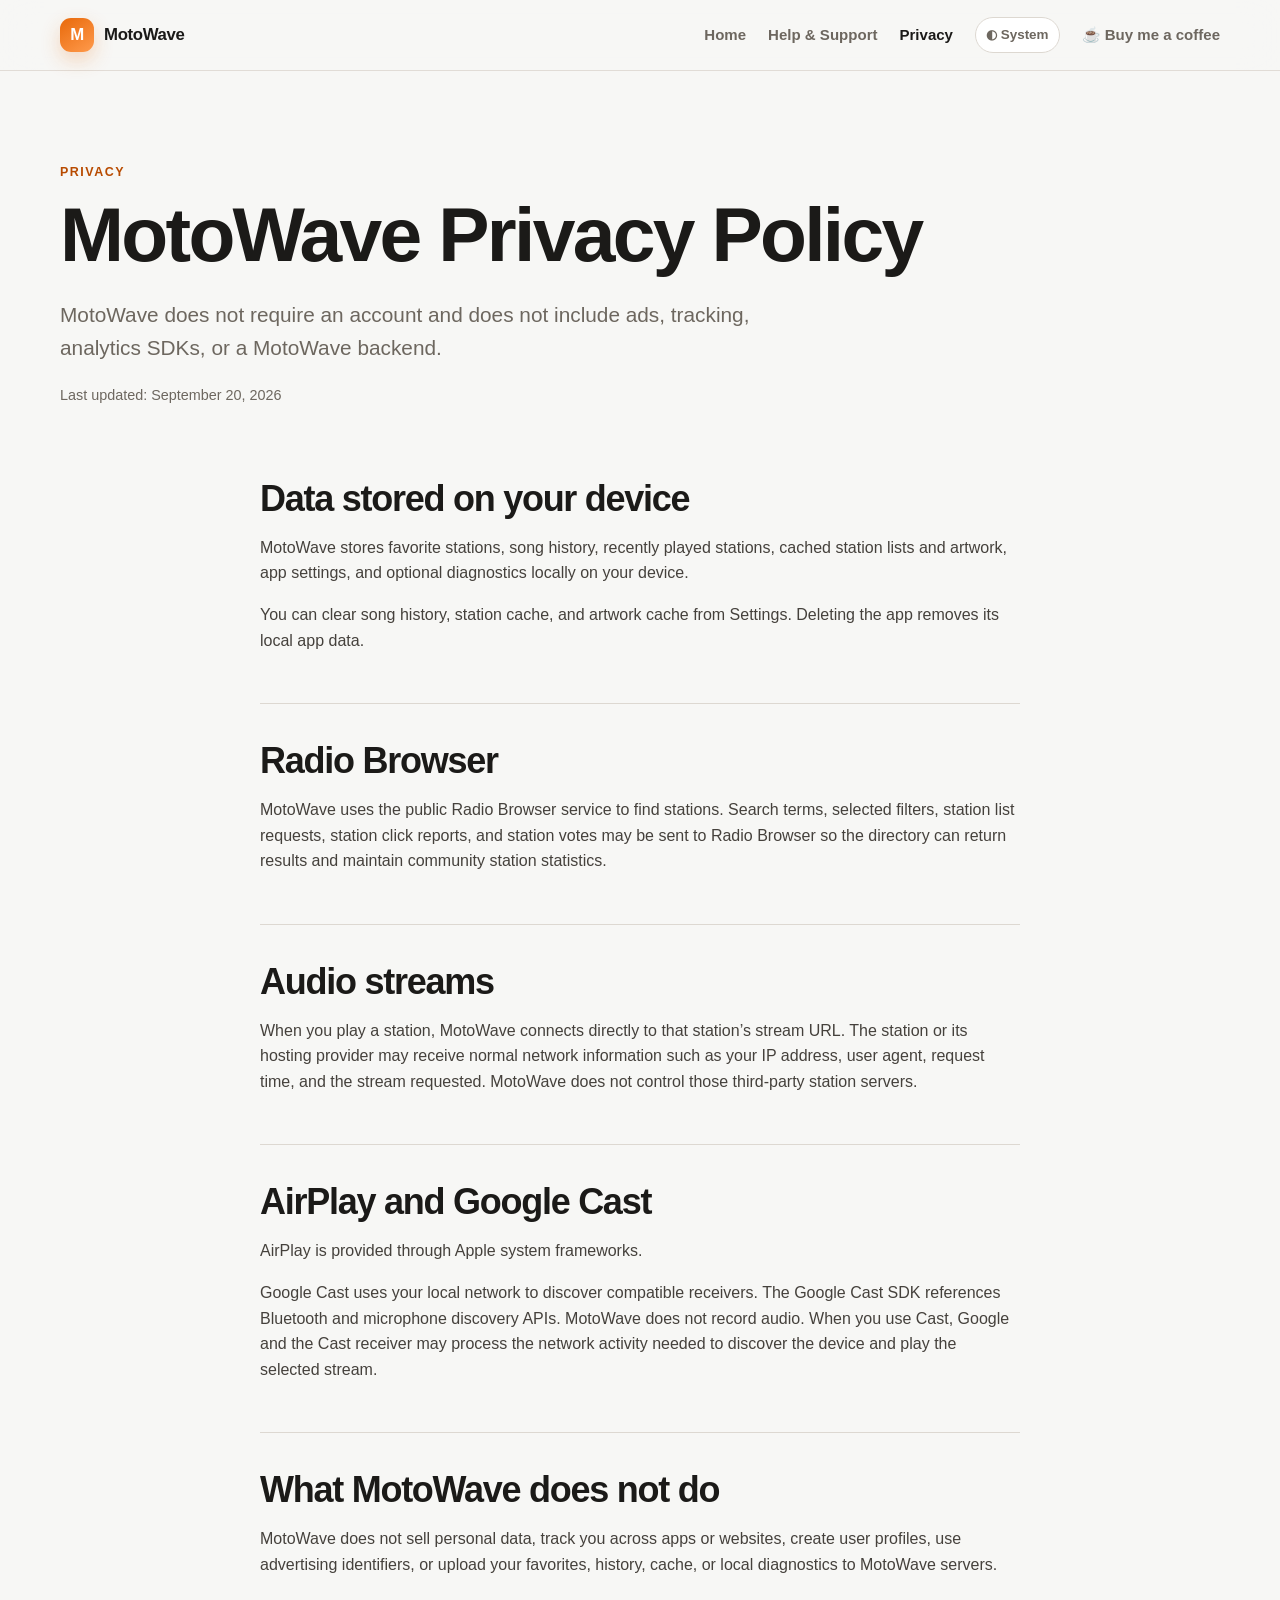
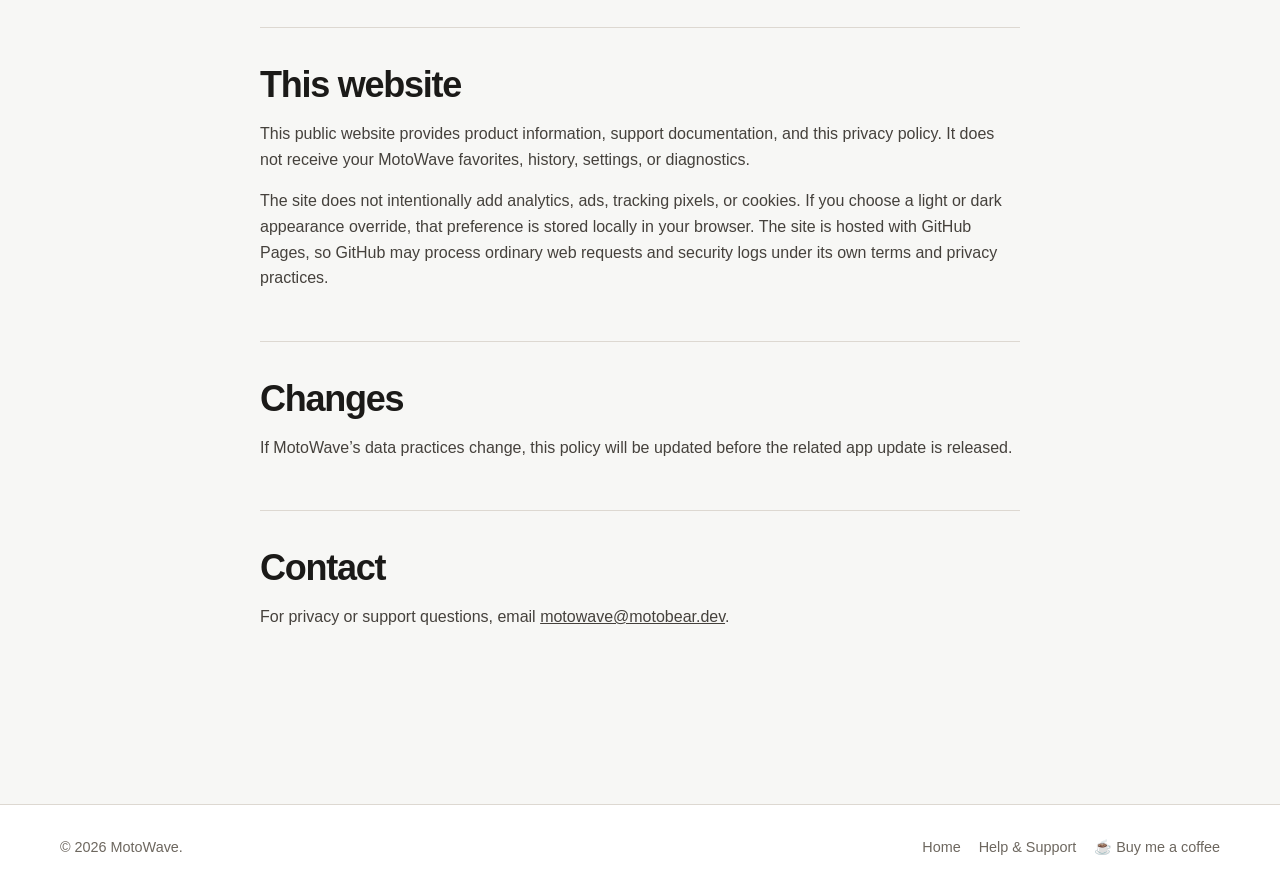
==== privacy/index.html @ 4d19ed8d "Build initial MotoWave site" ====
<!doctype html>
<html lang="en">
<head>
  <meta charset="utf-8">
  <meta name="viewport" content="width=device-width, initial-scale=1">
  <meta name="description" content="MotoWave privacy policy. No account, advertising, tracking, analytics SDK, or MotoWave backend.">
  <meta name="theme-color" content="#f7f7f5">
  <title>Privacy Policy — MotoWave</title>
  <script>
    (() => {
      try {
        const theme = localStorage.getItem("motowave-theme");
        if (theme === "light" || theme === "dark") document.documentElement.dataset.theme = theme;
      } catch {}
    })();
  </script>
  <link rel="stylesheet" href="../assets/site.css">
  <script defer src="../assets/theme.js"></script>
</head>
<body>
  <a class="skip-link" href="#main">Skip to content</a>
  <header class="site-header">
    <div class="shell nav-wrap">
      <a class="brand" href="../" aria-label="MotoWave home"><span class="brand-mark" aria-hidden="true">M</span><span>MotoWave</span></a>
      <nav class="nav" aria-label="Primary navigation">
        <a href="../">Home</a>
        <a href="../support/">Help &amp; Support</a>
        <a href="./" aria-current="page">Privacy</a>
        <button class="theme-toggle" type="button" aria-label="Theme: System. Switch to light theme.">◐ System</button>
        <a href="https://buymeacoffee.com/motobear" target="_blank" rel="noopener noreferrer">☕ Buy me a coffee</a>
      </nav>
    </div>
  </header>

  <main id="main" class="docs-main">
    <section class="docs-hero shell">
      <p class="eyebrow">Privacy</p>
      <h1>MotoWave Privacy Policy</h1>
      <p class="lede">MotoWave does not require an account and does not include ads, tracking, analytics SDKs, or a MotoWave backend.</p>
      <p class="updated">Last updated: September 20, 2026</p>
    </section>

    <article class="policy shell narrow">
      <section>
        <h2>Data stored on your device</h2>
        <p>MotoWave stores favorite stations, song history, recently played stations, cached station lists and artwork, app settings, and optional diagnostics locally on your device.</p>
        <p>You can clear song history, station cache, and artwork cache from Settings. Deleting the app removes its local app data.</p>
      </section>

      <section>
        <h2>Radio Browser</h2>
        <p>MotoWave uses the public Radio Browser service to find stations. Search terms, selected filters, station list requests, station click reports, and station votes may be sent to Radio Browser so the directory can return results and maintain community station statistics.</p>
      </section>

      <section>
        <h2>Audio streams</h2>
        <p>When you play a station, MotoWave connects directly to that station’s stream URL. The station or its hosting provider may receive normal network information such as your IP address, user agent, request time, and the stream requested. MotoWave does not control those third-party station servers.</p>
      </section>

      <section>
        <h2>AirPlay and Google Cast</h2>
        <p>AirPlay is provided through Apple system frameworks.</p>
        <p>Google Cast uses your local network to discover compatible receivers. The Google Cast SDK references Bluetooth and microphone discovery APIs. MotoWave does not record audio. When you use Cast, Google and the Cast receiver may process the network activity needed to discover the device and play the selected stream.</p>
      </section>

      <section>
        <h2>What MotoWave does not do</h2>
        <p>MotoWave does not sell personal data, track you across apps or websites, create user profiles, use advertising identifiers, or upload your favorites, history, cache, or local diagnostics to MotoWave servers.</p>
      </section>

      <section>
        <h2>This website</h2>
        <p>This public website provides product information, support documentation, and this privacy policy. It does not receive your MotoWave favorites, history, settings, or diagnostics.</p>
        <p>The site does not intentionally add analytics, ads, tracking pixels, or cookies. If you choose a light or dark appearance override, that preference is stored locally in your browser. The site is hosted with GitHub Pages, so GitHub may process ordinary web requests and security logs under its own terms and privacy practices.</p>
      </section>

      <section>
        <h2>Changes</h2>
        <p>If MotoWave’s data practices change, this policy will be updated before the related app update is released.</p>
      </section>

      <section>
        <h2>Contact</h2>
        <p>For privacy or support questions, email <a href="mailto:motowave@motobear.dev">motowave@motobear.dev</a>.</p>
      </section>
    </article>
  </main>

  <footer class="site-footer">
    <div class="shell footer-wrap">
      <p>© 2026 MotoWave.</p>
      <nav aria-label="Footer navigation">
        <a href="../">Home</a>
        <a href="../support/">Help &amp; Support</a>
        <a href="https://buymeacoffee.com/motobear" target="_blank" rel="noopener noreferrer">☕ Buy me a coffee</a>
      </nav>
    </div>
  </footer>
</body>
</html>
---- assets/site.css ----
:root {
  color-scheme: light dark;
  --bg: #f7f7f5;
  --surface: #ffffff;
  --surface-soft: #f1f0ed;
  --text: #1b1a18;
  --body-text: #45413c;
  --muted: #6d675f;
  --line: #ddd8d1;
  --accent: #e8690a;
  --accent-strong: #b84b00;
  --accent-soft: #fff0e4;
  --header-bg: rgba(247, 247, 245, 0.9);
  --header-border: rgba(221, 216, 209, 0.85);
  --button-primary-text: #ffffff;
  --button-primary-hover: #38332e;
  --button-secondary-hover: #fcfbf9;
  --button-secondary-hover-line: #c9c1b8;
  --section-soft-end: #f6f4f1;
  --note-border: #f2c8a7;
  --note-text: #8a3d08;
  --screenshot-border: rgba(221, 216, 209, 0.9);
  --focus-ring: rgba(232, 105, 10, 0.45);
  --shadow: 0 18px 50px rgba(40, 31, 24, 0.12);
  --radius-lg: 28px;
  --radius-md: 18px;
  --radius-sm: 12px;
  --shell: 1160px;
}

:root[data-theme="light"] { color-scheme: light; }

:root[data-theme="dark"] {
  color-scheme: dark;
  --bg: #141414;
  --surface: #202020;
  --surface-soft: #181818;
  --text: #f2f1ef;
  --body-text: #d0ccc6;
  --muted: #aaa49c;
  --line: #34312e;
  --accent: #e8690a;
  --accent-strong: #ff9a4c;
  --accent-soft: #382416;
  --header-bg: rgba(20, 20, 20, 0.9);
  --header-border: rgba(52, 49, 46, 0.9);
  --button-primary-text: #151515;
  --button-primary-hover: #e2ddd7;
  --button-secondary-hover: #292725;
  --button-secondary-hover-line: #49443f;
  --section-soft-end: #202020;
  --note-border: #694325;
  --note-text: #ffc18f;
  --screenshot-border: rgba(73, 68, 63, 0.9);
  --focus-ring: rgba(255, 154, 76, 0.55);
  --shadow: 0 18px 50px rgba(0, 0, 0, 0.38);
}

@media (prefers-color-scheme: dark) {
  :root:not([data-theme]) {
    color-scheme: dark;
    --bg: #141414;
    --surface: #202020;
    --surface-soft: #181818;
    --text: #f2f1ef;
    --body-text: #d0ccc6;
    --muted: #aaa49c;
    --line: #34312e;
    --accent: #e8690a;
    --accent-strong: #ff9a4c;
    --accent-soft: #382416;
    --header-bg: rgba(20, 20, 20, 0.9);
    --header-border: rgba(52, 49, 46, 0.9);
    --button-primary-text: #151515;
    --button-primary-hover: #e2ddd7;
    --button-secondary-hover: #292725;
    --button-secondary-hover-line: #49443f;
    --section-soft-end: #202020;
    --note-border: #694325;
    --note-text: #ffc18f;
    --screenshot-border: rgba(73, 68, 63, 0.9);
    --focus-ring: rgba(255, 154, 76, 0.55);
    --shadow: 0 18px 50px rgba(0, 0, 0, 0.38);
  }
}

* { box-sizing: border-box; }
html { scroll-behavior: smooth; }
body {
  margin: 0;
  background: var(--bg);
  color: var(--text);
  font-family: -apple-system, BlinkMacSystemFont, "SF Pro Text", "Segoe UI", sans-serif;
  line-height: 1.6;
  -webkit-font-smoothing: antialiased;
}
img { display: block; max-width: 100%; }
a { color: inherit; }
button, a { -webkit-tap-highlight-color: transparent; }
:focus-visible {
  outline: 3px solid var(--focus-ring);
  outline-offset: 4px;
  border-radius: 6px;
}

.skip-link {
  position: fixed;
  left: 16px;
  top: 12px;
  z-index: 100;
  transform: translateY(-180%);
  background: var(--text);
  color: var(--button-primary-text);
  padding: 10px 14px;
  border-radius: 10px;
  text-decoration: none;
}
.skip-link:focus { transform: translateY(0); }

.shell { width: min(calc(100% - 40px), var(--shell)); margin-inline: auto; }
.narrow { max-width: 760px; }

.site-header {
  position: sticky;
  top: 0;
  z-index: 20;
  background: var(--header-bg);
  backdrop-filter: blur(18px);
  border-bottom: 1px solid var(--header-border);
}
.nav-wrap {
  min-height: 70px;
  display: flex;
  align-items: center;
  justify-content: space-between;
  gap: 24px;
}
.brand {
  display: inline-flex;
  align-items: center;
  gap: 10px;
  font-weight: 760;
  font-size: 1.05rem;
  text-decoration: none;
  letter-spacing: -0.02em;
}
.brand-mark {
  display: grid;
  place-items: center;
  width: 34px;
  height: 34px;
  border-radius: 11px;
  background: linear-gradient(145deg, var(--accent), #ff9a4c);
  color: white;
  box-shadow: 0 8px 20px rgba(232, 105, 10, 0.24);
}
.nav {
  display: flex;
  align-items: center;
  gap: 22px;
  font-size: 0.94rem;
}
.nav a {
  text-decoration: none;
  color: var(--muted);
  font-weight: 600;
}
.nav a:hover,
.nav a[aria-current="page"] { color: var(--text); }

.theme-toggle {
  appearance: none;
  min-height: 36px;
  padding: 6px 10px;
  border: 1px solid var(--line);
  border-radius: 999px;
  background: var(--surface);
  color: var(--muted);
  font: inherit;
  font-size: 0.84rem;
  font-weight: 650;
  line-height: 1;
  cursor: pointer;
}
.theme-toggle:hover {
  color: var(--text);
  background: var(--button-secondary-hover);
  border-color: var(--button-secondary-hover-line);
}

.hero {
  display: grid;
  grid-template-columns: minmax(0, 1.08fr) minmax(300px, 0.72fr);
  gap: clamp(38px, 7vw, 90px);
  align-items: center;
  padding-top: clamp(64px, 9vw, 116px);
  padding-bottom: clamp(70px, 10vw, 124px);
}
.hero-copy { max-width: 700px; }
.eyebrow {
  margin: 0 0 10px;
  color: var(--accent-strong);
  font-size: 0.78rem;
  font-weight: 800;
  letter-spacing: 0.12em;
  text-transform: uppercase;
}
h1, h2, h3 {
  margin-top: 0;
  line-height: 1.08;
  letter-spacing: -0.035em;
}
h1 {
  margin-bottom: 22px;
  font-size: clamp(2.8rem, 6.5vw, 5.7rem);
  max-width: 13ch;
}
h2 { font-size: clamp(2rem, 4vw, 3.4rem); }
h3 { font-size: 1.2rem; }
.lede {
  max-width: 62ch;
  margin: 0;
  color: var(--muted);
  font-size: clamp(1.08rem, 2vw, 1.3rem);
}
.cta-row {
  display: flex;
  flex-wrap: wrap;
  gap: 12px;
  margin-top: 30px;
}
.button {
  display: inline-flex;
  align-items: center;
  justify-content: center;
  min-height: 48px;
  padding: 11px 18px;
  border: 1px solid transparent;
  border-radius: 14px;
  text-decoration: none;
  font-weight: 750;
}
.button-primary {
  background: var(--text);
  color: var(--button-primary-text);
  box-shadow: 0 10px 26px rgba(40, 31, 24, 0.15);
}
.button-primary:hover { background: var(--button-primary-hover); }
.button-secondary {
  background: var(--surface);
  border-color: var(--line);
  color: var(--text);
}
.button-secondary:hover {
  background: var(--button-secondary-hover);
  border-color: var(--button-secondary-hover-line);
}

.hero-device {
  position: relative;
  max-width: 360px;
  justify-self: center;
}
.hero-device::before {
  content: "";
  position: absolute;
  inset: 8% -16% 3%;
  z-index: -1;
  border-radius: 50%;
  background: radial-gradient(circle at 50% 45%, rgba(232, 105, 10, 0.22), rgba(232, 105, 10, 0) 68%);
  filter: blur(8px);
}
.hero-device img {
  width: 100%;
  border-radius: 34px;
  box-shadow: var(--shadow);
}

.section { padding-block: clamp(64px, 9vw, 108px); }
.section-soft {
  background: linear-gradient(180deg, var(--surface-soft), var(--section-soft-end));
  border-block: 1px solid var(--line);
}
.section-heading { max-width: 760px; margin-bottom: 40px; }
.section-heading.compact { margin-bottom: 28px; }
.section-heading h2 { margin-bottom: 14px; }
.section-heading p:not(.eyebrow) { color: var(--muted); margin: 0; font-size: 1.08rem; }

.feature-grid {
  display: grid;
  grid-template-columns: repeat(2, minmax(0, 1fr));
  gap: 16px;
}
.feature-card {
  min-height: 215px;
  padding: 26px;
  background: var(--surface);
  border: 1px solid var(--line);
  border-radius: var(--radius-md);
}
.feature-card h3 { margin: 20px 0 10px; }
.feature-card p { margin: 0; color: var(--muted); }
.feature-number {
  display: inline-flex;
  color: var(--accent-strong);
  font-size: 0.8rem;
  font-weight: 800;
  letter-spacing: 0.08em;
}

.split {
  display: grid;
  grid-template-columns: minmax(0, 1fr) minmax(0, 0.85fr);
  gap: clamp(32px, 8vw, 100px);
  align-items: start;
}
.split h2 { margin-bottom: 0; max-width: 13ch; }
.prose-short { color: var(--muted); font-size: 1.05rem; }
.prose-short h3 { color: var(--text); margin: 28px 0 8px; }
.prose-short h3:first-child { margin-top: 0; }
.prose-short p { margin-top: 0; }

.screenshot-grid {
  display: grid;
  grid-template-columns: repeat(5, minmax(190px, 1fr));
  gap: 18px;
  overflow-x: auto;
  padding: 8px 4px 28px;
  scroll-snap-type: x proximity;
}
.screenshot-grid figure {
  margin: 0;
  min-width: 210px;
  scroll-snap-align: start;
}
.screenshot-grid img {
  width: 100%;
  border-radius: 26px;
  border: 1px solid var(--screenshot-border);
  box-shadow: 0 16px 38px rgba(40, 31, 24, 0.12);
}

.callout {
  display: flex;
  align-items: center;
  justify-content: space-between;
  gap: 28px;
  padding: clamp(28px, 5vw, 50px);
  background: var(--surface);
  border: 1px solid var(--line);
  border-radius: var(--radius-lg);
}
.callout h2 { margin-bottom: 10px; font-size: clamp(1.8rem, 4vw, 3rem); }
.callout p:not(.eyebrow) { max-width: 58ch; margin: 0; color: var(--muted); }
.callout .button { flex: 0 0 auto; }

.docs-main { padding-bottom: 80px; }
.docs-hero {
  padding-top: clamp(58px, 8vw, 92px);
  padding-bottom: 48px;
}
.docs-hero h1 { max-width: none; font-size: clamp(2.6rem, 6vw, 4.8rem); }
.updated { margin-top: 20px; color: var(--muted); font-size: 0.9rem; }

.docs-layout {
  display: grid;
  grid-template-columns: 220px minmax(0, 760px);
  gap: clamp(42px, 7vw, 92px);
  align-items: start;
}
.docs-toc {
  position: sticky;
  top: 96px;
  display: grid;
  gap: 8px;
  padding: 16px 0;
}
.docs-toc strong { margin-bottom: 4px; font-size: 0.88rem; }
.docs-toc a {
  color: var(--muted);
  font-size: 0.9rem;
  text-decoration: none;
}
.docs-toc a:hover { color: var(--accent-strong); }

.docs-content section,
.policy section {
  padding-block: 10px 34px;
  scroll-margin-top: 96px;
}
.docs-content section + section,
.policy section + section {
  border-top: 1px solid var(--line);
  padding-top: 38px;
}
.docs-content h2,
.policy h2 {
  font-size: clamp(1.6rem, 3vw, 2.25rem);
  margin-bottom: 16px;
}
.docs-content h3 { margin: 26px 0 8px; font-size: 1.06rem; letter-spacing: -0.015em; }
.docs-content p,
.docs-content li,
.policy p,
.policy li { color: var(--body-text); }
.docs-content ul,
.docs-content ol,
.policy ul { padding-left: 1.25rem; }
.docs-content li + li,
.policy li + li { margin-top: 8px; }

.note {
  margin: 22px 0 6px;
  padding: 16px 18px;
  background: var(--accent-soft);
  border: 1px solid var(--note-border);
  border-radius: var(--radius-sm);
  color: var(--note-text);
}
.policy { padding-bottom: 44px; }

.site-footer {
  border-top: 1px solid var(--line);
  background: var(--surface);
}
.footer-wrap {
  min-height: 86px;
  display: flex;
  align-items: center;
  justify-content: space-between;
  gap: 20px;
  color: var(--muted);
  font-size: 0.9rem;
}
.footer-wrap p { margin: 0; }
.footer-wrap nav { display: flex; flex-wrap: wrap; gap: 18px; }
.footer-wrap a { text-decoration: none; }
.footer-wrap a:hover { color: var(--text); }

.error-page {
  min-height: 100vh;
  display: grid;
  place-items: center;
  padding: 40px 20px;
}
.error-card {
  width: min(100%, 620px);
  padding: 40px;
  text-align: center;
  background: var(--surface);
  border: 1px solid var(--line);
  border-radius: var(--radius-lg);
  box-shadow: var(--shadow);
}
.error-card h1 { max-width: none; font-size: clamp(3rem, 8vw, 6rem); margin-bottom: 10px; }
.error-card p { color: var(--muted); margin-bottom: 24px; }
.error-theme-toggle { margin-top: 14px; }

@media (max-width: 900px) {
  .hero { grid-template-columns: 1fr; }
  .hero-device { max-width: 310px; }
  .split { grid-template-columns: 1fr; }
  .split h2 { max-width: 18ch; }
  .docs-layout { grid-template-columns: 1fr; }
  .docs-toc {
    position: static;
    grid-template-columns: repeat(2, minmax(0, 1fr));
    padding: 18px;
    background: var(--surface);
    border: 1px solid var(--line);
    border-radius: var(--radius-md);
  }
  .docs-toc strong { grid-column: 1 / -1; }
}

@media (max-width: 680px) {
  .shell { width: min(calc(100% - 28px), var(--shell)); }
  .site-header { position: static; }
  .nav-wrap { min-height: auto; padding-block: 15px; align-items: flex-start; }
  .nav { gap: 12px 16px; flex-wrap: wrap; justify-content: flex-end; font-size: 0.86rem; }
  .hero { padding-top: 52px; }
  h1 { font-size: clamp(2.65rem, 13vw, 4rem); }
  .feature-grid { grid-template-columns: 1fr; }
  .feature-card { min-height: 0; }
  .callout { align-items: flex-start; flex-direction: column; }
  .callout .button { width: 100%; }
  .docs-toc { grid-template-columns: 1fr; }
  .footer-wrap { align-items: flex-start; flex-direction: column; justify-content: center; padding-block: 24px; }
}

@media (prefers-reduced-motion: reduce) {
  html { scroll-behavior: auto; }
  *, *::before, *::after {
    animation-duration: 0.01ms !important;
    animation-iteration-count: 1 !important;
    transition-duration: 0.01ms !important;
  }
}
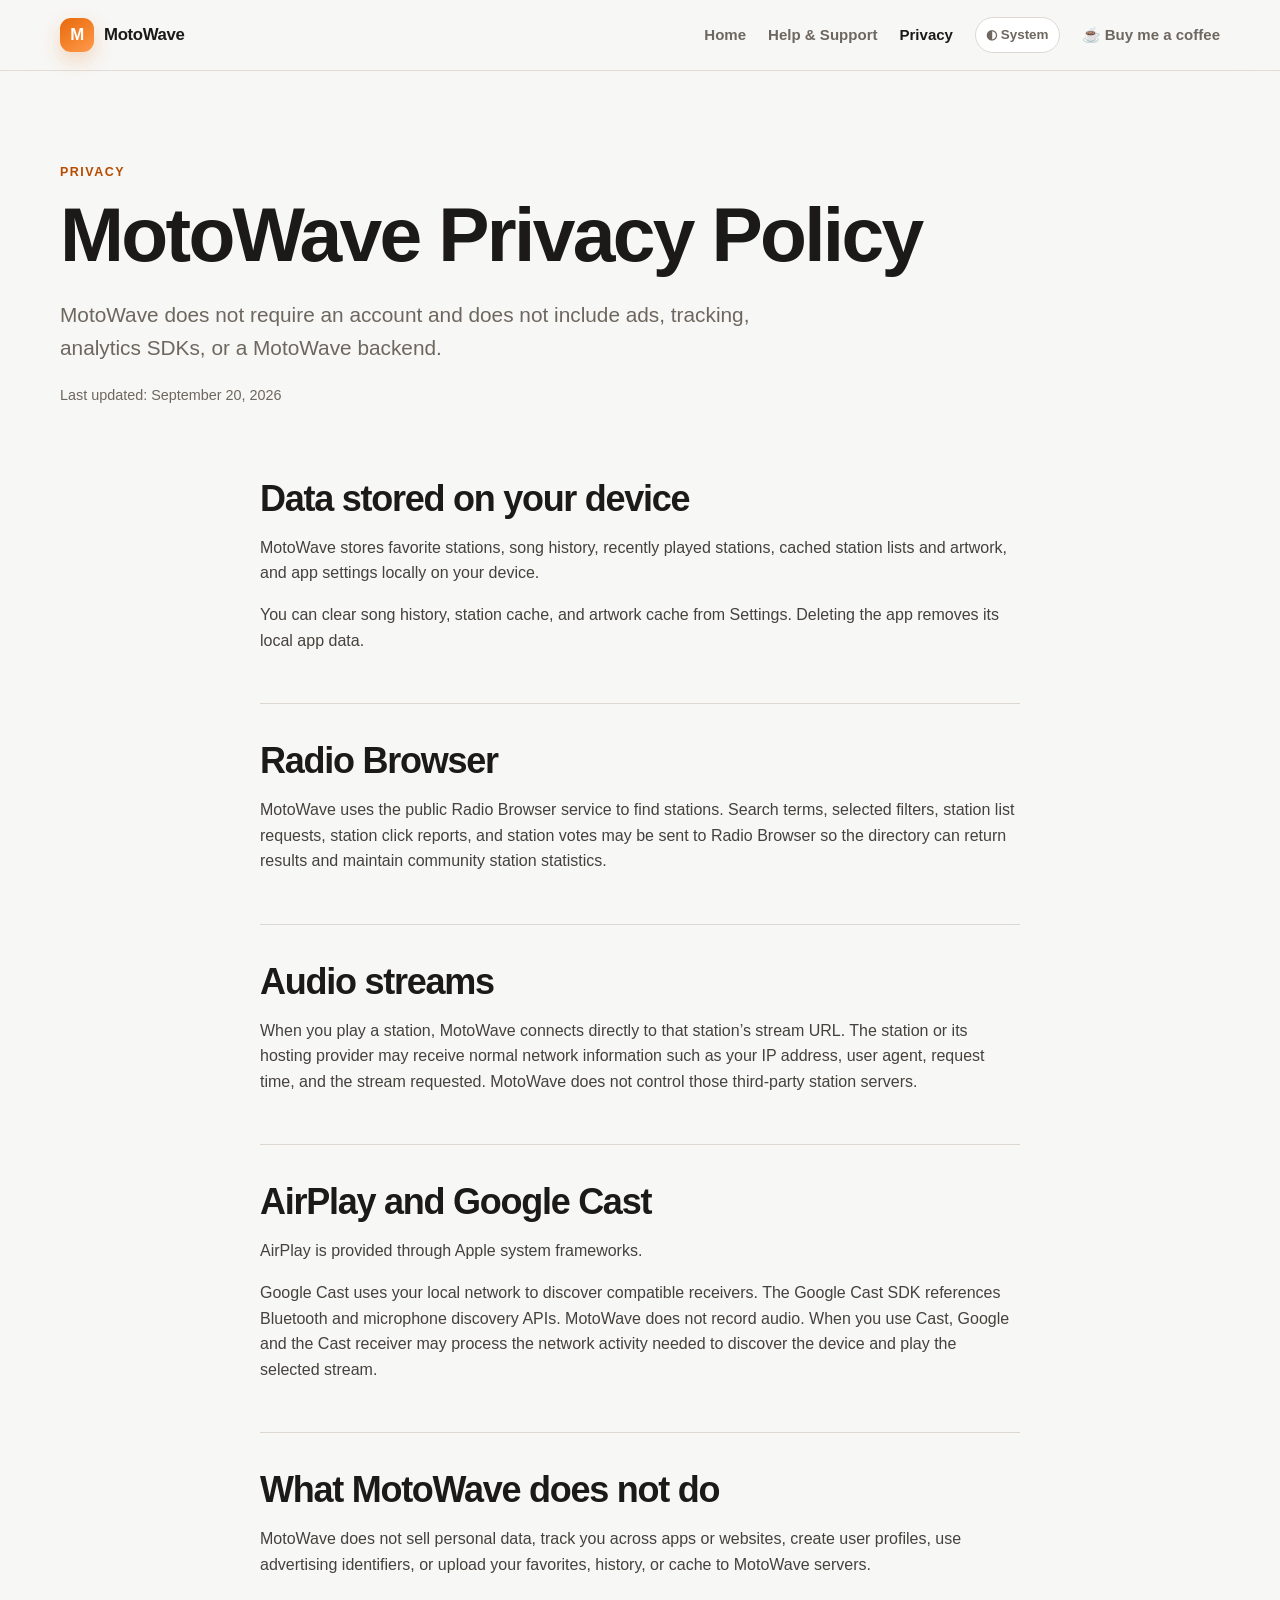
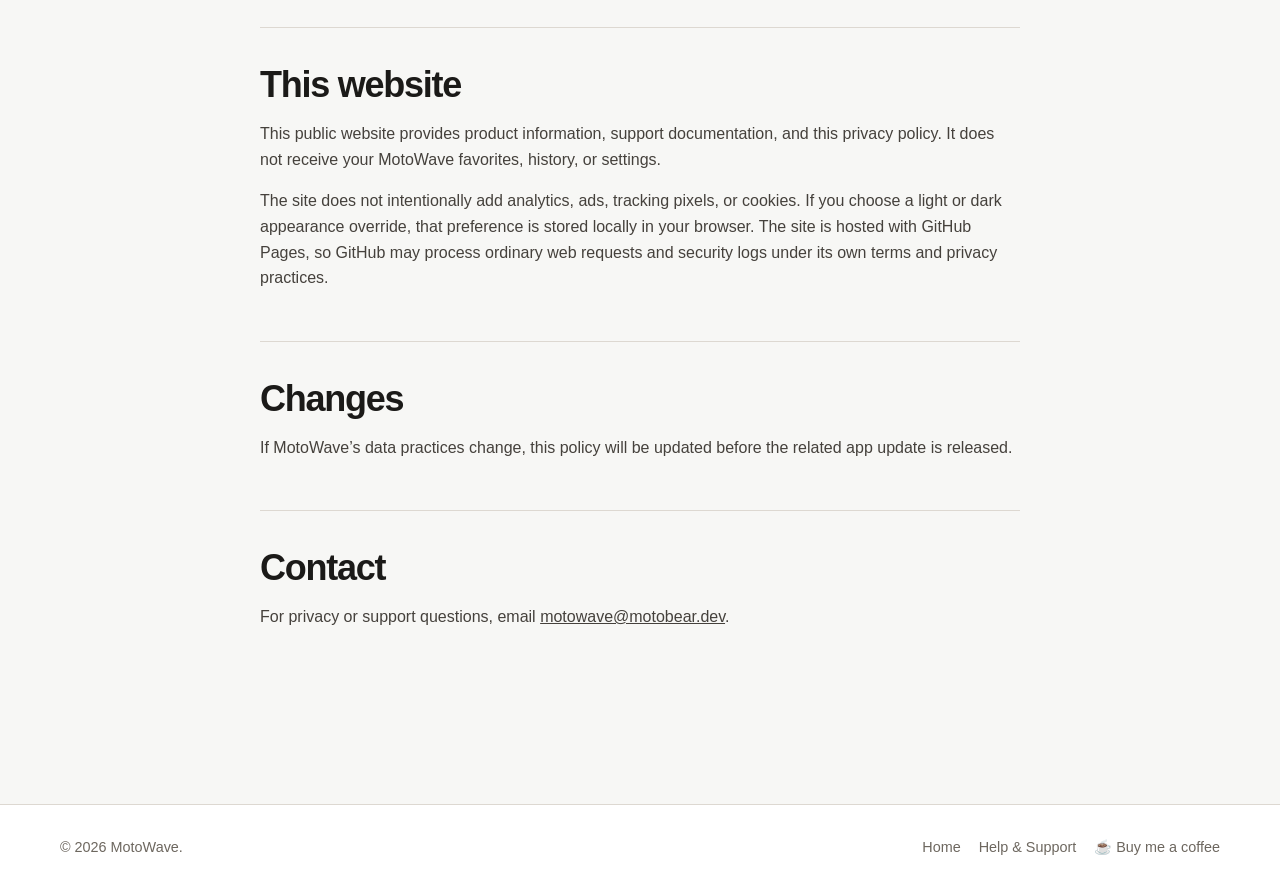
==== commit 7eace8f0: "launch: remove stale diagnostics claims" ====
--- a/privacy/index.html
+++ b/privacy/index.html
@@ -43,7 +43,7 @@
     <article class="policy shell narrow">
       <section>
         <h2>Data stored on your device</h2>
-        <p>MotoWave stores favorite stations, song history, recently played stations, cached station lists and artwork, app settings, and optional diagnostics locally on your device.</p>
+        <p>MotoWave stores favorite stations, song history, recently played stations, cached station lists and artwork, and app settings locally on your device.</p>
         <p>You can clear song history, station cache, and artwork cache from Settings. Deleting the app removes its local app data.</p>
       </section>
 
@@ -65,12 +65,12 @@
 
       <section>
         <h2>What MotoWave does not do</h2>
-        <p>MotoWave does not sell personal data, track you across apps or websites, create user profiles, use advertising identifiers, or upload your favorites, history, cache, or local diagnostics to MotoWave servers.</p>
+        <p>MotoWave does not sell personal data, track you across apps or websites, create user profiles, use advertising identifiers, or upload your favorites, history, or cache to MotoWave servers.</p>
       </section>
 
       <section>
         <h2>This website</h2>
-        <p>This public website provides product information, support documentation, and this privacy policy. It does not receive your MotoWave favorites, history, settings, or diagnostics.</p>
+        <p>This public website provides product information, support documentation, and this privacy policy. It does not receive your MotoWave favorites, history, or settings.</p>
         <p>The site does not intentionally add analytics, ads, tracking pixels, or cookies. If you choose a light or dark appearance override, that preference is stored locally in your browser. The site is hosted with GitHub Pages, so GitHub may process ordinary web requests and security logs under its own terms and privacy practices.</p>
       </section>
 
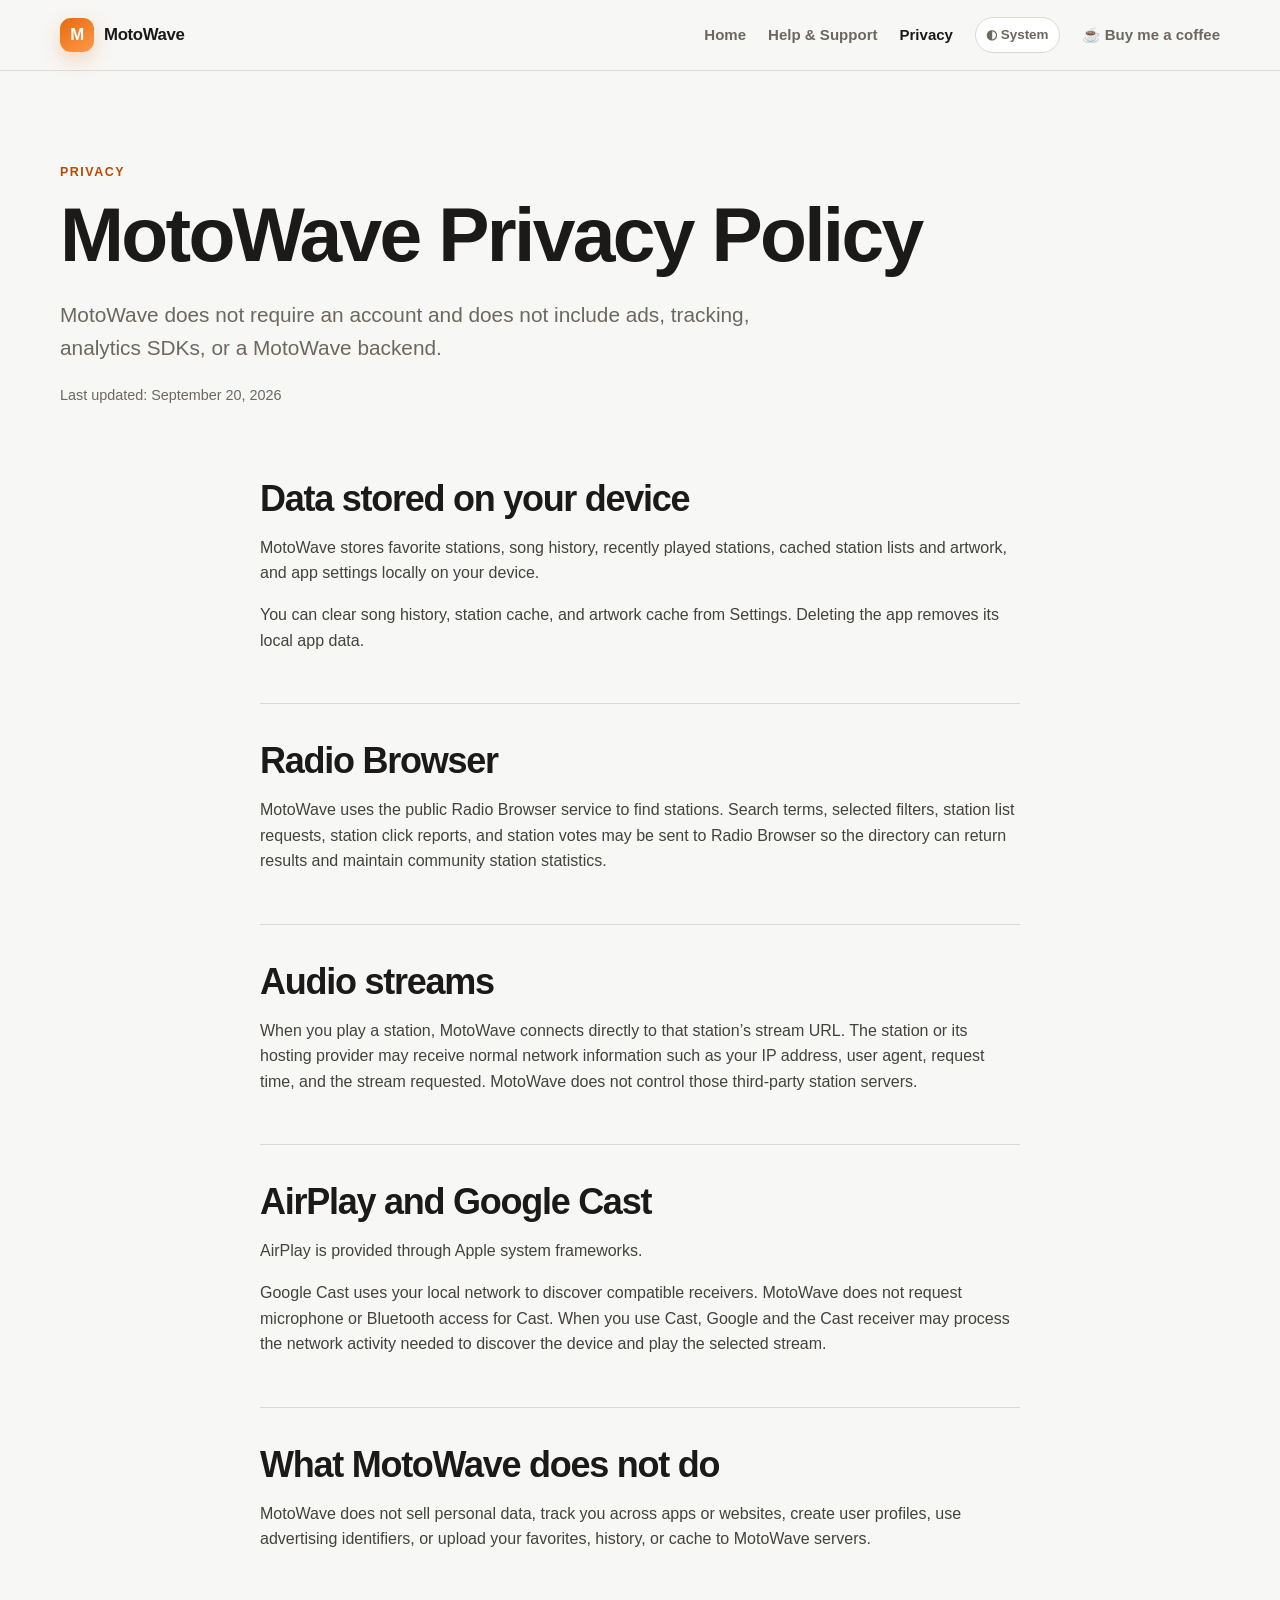
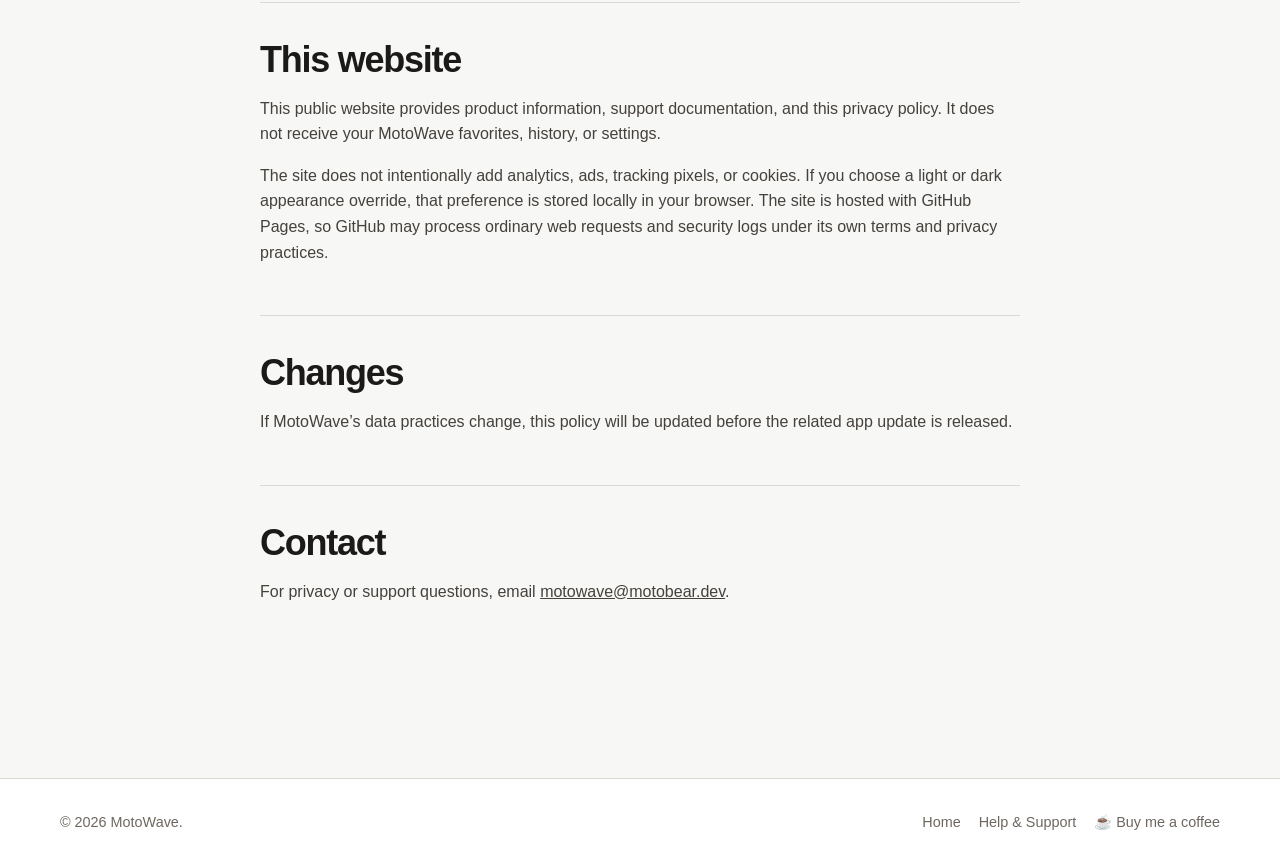
==== commit ef7a65d3: "docs: align Cast privacy wording with 4.8.6" ====
--- a/privacy/index.html
+++ b/privacy/index.html
@@ -5,6 +5,7 @@
   <meta name="viewport" content="width=device-width, initial-scale=1">
   <meta name="description" content="MotoWave privacy policy. No account, advertising, tracking, analytics SDK, or MotoWave backend.">
   <meta name="theme-color" content="#f7f7f5">
+  <link rel="icon" href="../assets/favicon.png" type="image/png">
   <title>Privacy Policy — MotoWave</title>
   <script>
     (() => {
@@ -60,7 +61,7 @@
       <section>
         <h2>AirPlay and Google Cast</h2>
         <p>AirPlay is provided through Apple system frameworks.</p>
-        <p>Google Cast uses your local network to discover compatible receivers. The Google Cast SDK references Bluetooth and microphone discovery APIs. MotoWave does not record audio. When you use Cast, Google and the Cast receiver may process the network activity needed to discover the device and play the selected stream.</p>
+        <p>Google Cast uses your local network to discover compatible receivers. MotoWave does not request microphone or Bluetooth access for Cast. When you use Cast, Google and the Cast receiver may process the network activity needed to discover the device and play the selected stream.</p>
       </section>
 
       <section>
